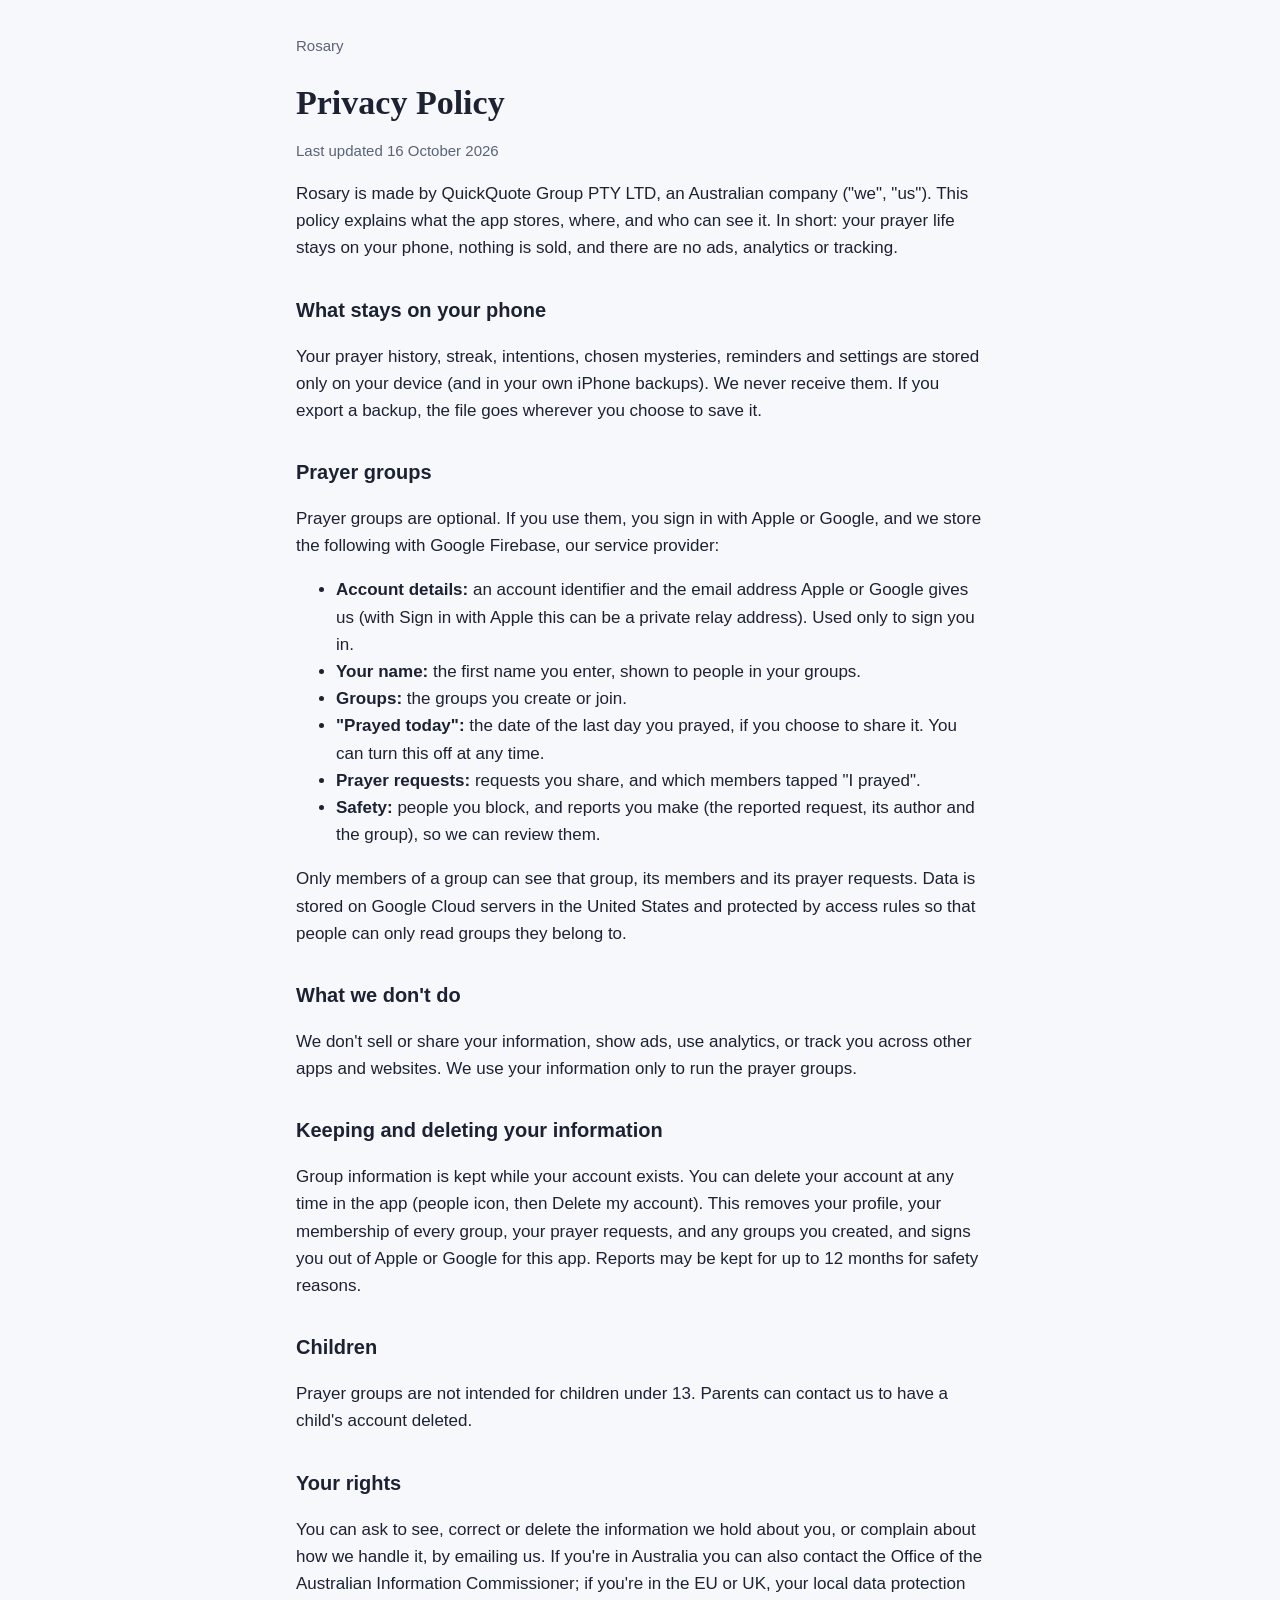
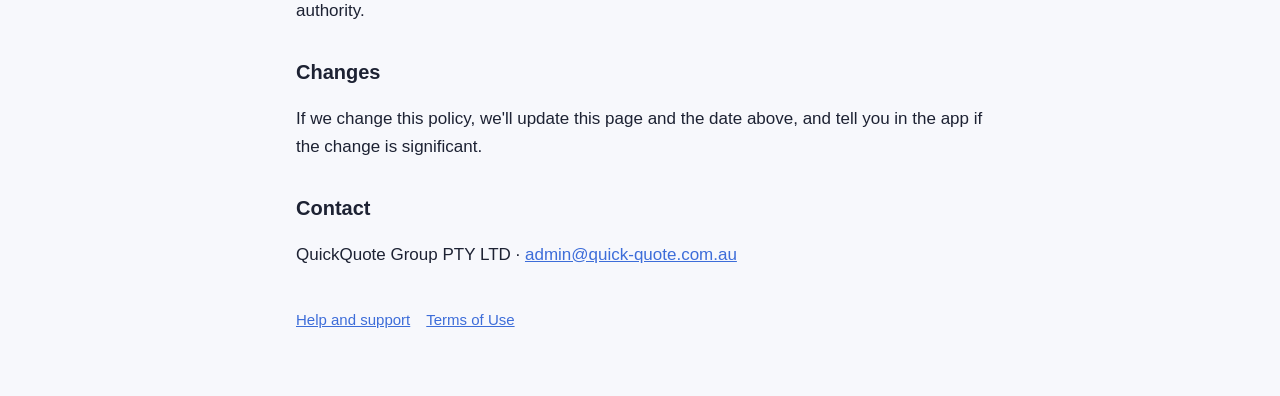
==== privacy.html @ 0404f62d "Rosary app website: privacy policy, terms of use and support Co-Authored-By: Claude Opus 5.5 <norepl" ====
<!doctype html>
<html lang="en">
<head>
<meta charset="utf-8">
<meta name="viewport" content="width=device-width, initial-scale=1">
<title>Privacy Policy · Rosary</title>
<link rel="stylesheet" href="style.css">
</head>
<body>
<main>
<header><a href="./">Rosary</a></header>
<h1>Privacy Policy</h1>
<p class="muted">Last updated 16 October 2026</p>

<p>Rosary is made by QuickQuote Group PTY LTD, an Australian company ("we", "us"). This policy explains what the app stores, where, and who can see it. In short: your prayer life stays on your phone, nothing is sold, and there are no ads, analytics or tracking.</p>

<h2>What stays on your phone</h2>
<p>Your prayer history, streak, intentions, chosen mysteries, reminders and settings are stored only on your device (and in your own iPhone backups). We never receive them. If you export a backup, the file goes wherever you choose to save it.</p>

<h2>Prayer groups</h2>
<p>Prayer groups are optional. If you use them, you sign in with Apple or Google, and we store the following with Google Firebase, our service provider:</p>
<ul>
<li><strong>Account details:</strong> an account identifier and the email address Apple or Google gives us (with Sign in with Apple this can be a private relay address). Used only to sign you in.</li>
<li><strong>Your name:</strong> the first name you enter, shown to people in your groups.</li>
<li><strong>Groups:</strong> the groups you create or join.</li>
<li><strong>"Prayed today":</strong> the date of the last day you prayed, if you choose to share it. You can turn this off at any time.</li>
<li><strong>Prayer requests:</strong> requests you share, and which members tapped "I prayed".</li>
<li><strong>Safety:</strong> people you block, and reports you make (the reported request, its author and the group), so we can review them.</li>
</ul>
<p>Only members of a group can see that group, its members and its prayer requests. Data is stored on Google Cloud servers in the United States and protected by access rules so that people can only read groups they belong to.</p>

<h2>What we don't do</h2>
<p>We don't sell or share your information, show ads, use analytics, or track you across other apps and websites. We use your information only to run the prayer groups.</p>

<h2>Keeping and deleting your information</h2>
<p>Group information is kept while your account exists. You can delete your account at any time in the app (people icon, then Delete my account). This removes your profile, your membership of every group, your prayer requests, and any groups you created, and signs you out of Apple or Google for this app. Reports may be kept for up to 12 months for safety reasons.</p>

<h2>Children</h2>
<p>Prayer groups are not intended for children under 13. Parents can contact us to have a child's account deleted.</p>

<h2>Your rights</h2>
<p>You can ask to see, correct or delete the information we hold about you, or complain about how we handle it, by emailing us. If you're in Australia you can also contact the Office of the Australian Information Commissioner; if you're in the EU or UK, your local data protection authority.</p>

<h2>Changes</h2>
<p>If we change this policy, we'll update this page and the date above, and tell you in the app if the change is significant.</p>

<h2>Contact</h2>
<p>QuickQuote Group PTY LTD · <a href="mailto:admin@quick-quote.com.au">admin@quick-quote.com.au</a></p>
<nav><a href="support">Help and support</a><a href="terms">Terms of Use</a></nav>
</main>
</body>
</html>
---- style.css ----
:root { --bg: #f7f8fc; --card: #ffffff; --text: #1d2233; --muted: #5c6378; --accent: #3d6dd9; --line: #e3e6ef; }
@media (prefers-color-scheme: dark) {
  :root { --bg: #10131c; --card: #181c28; --text: #e8ebf4; --muted: #a2a9bd; --accent: #7fa3f0; --line: #2a3042; }
}
* { box-sizing: border-box; }
body { margin: 0; background: var(--bg); color: var(--text); font: 17px/1.6 -apple-system, BlinkMacSystemFont, "Segoe UI", Roboto, sans-serif; }
main { max-width: 720px; margin: 0 auto; padding: 32px 16px 64px; }
header { margin-bottom: 24px; }
header a { color: var(--muted); text-decoration: none; font-size: 15px; }
h1 { font-family: "New York", Georgia, serif; font-size: 34px; line-height: 1.2; margin: 8px 0 4px; }
h2 { font-size: 20px; margin: 32px 0 8px; }
p, li { color: var(--text); }
.muted { color: var(--muted); font-size: 15px; }
a { color: var(--accent); }
section.card { background: var(--card); border: 1px solid var(--line); border-radius: 16px; padding: 4px 20px; margin: 16px 0; }
nav { display: flex; gap: 16px; flex-wrap: wrap; margin-top: 40px; font-size: 15px; }
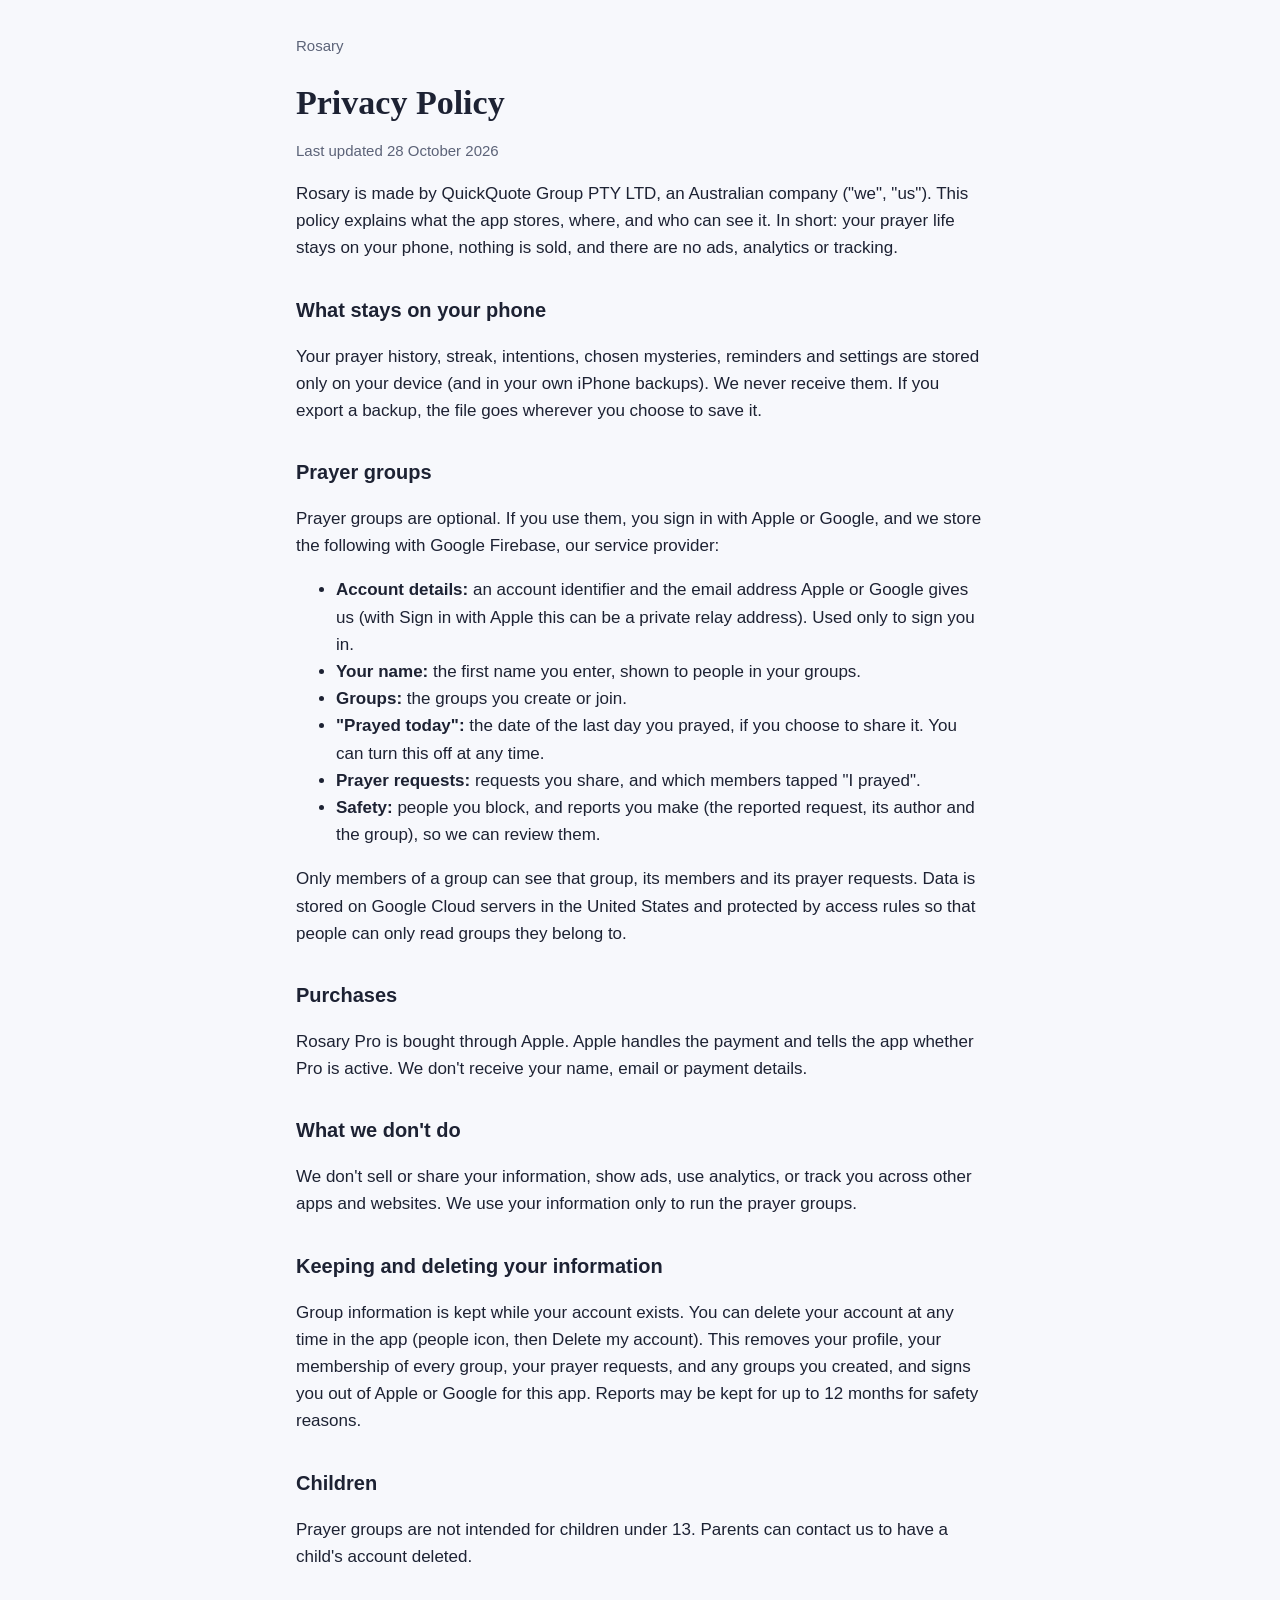
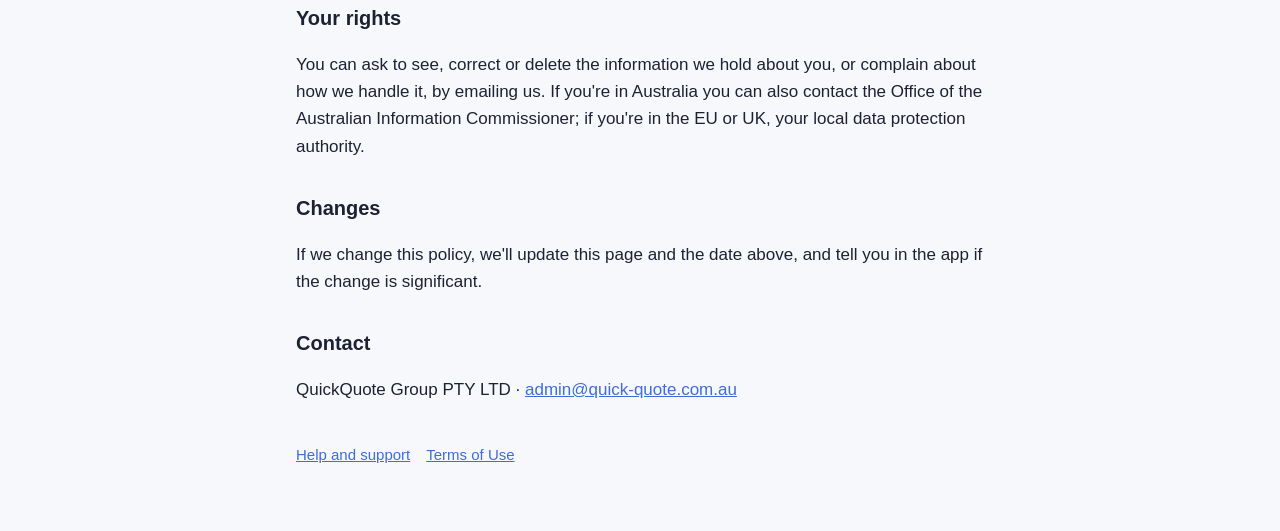
==== commit c5068e16: "Describe Pro on the terms, privacy and support pages" ====
--- a/privacy.html
+++ b/privacy.html
@@ -10,7 +10,7 @@
 <main>
 <header><a href="./">Rosary</a></header>
 <h1>Privacy Policy</h1>
-<p class="muted">Last updated 16 October 2026</p>
+<p class="muted">Last updated 28 October 2026</p>
 
 <p>Rosary is made by QuickQuote Group PTY LTD, an Australian company ("we", "us"). This policy explains what the app stores, where, and who can see it. In short: your prayer life stays on your phone, nothing is sold, and there are no ads, analytics or tracking.</p>
 
@@ -28,6 +28,9 @@
 <li><strong>Safety:</strong> people you block, and reports you make (the reported request, its author and the group), so we can review them.</li>
 </ul>
 <p>Only members of a group can see that group, its members and its prayer requests. Data is stored on Google Cloud servers in the United States and protected by access rules so that people can only read groups they belong to.</p>
+
+<h2>Purchases</h2>
+<p>Rosary Pro is bought through Apple. Apple handles the payment and tells the app whether Pro is active. We don't receive your name, email or payment details.</p>
 
 <h2>What we don't do</h2>
 <p>We don't sell or share your information, show ads, use analytics, or track you across other apps and websites. We use your information only to run the prayer groups.</p>
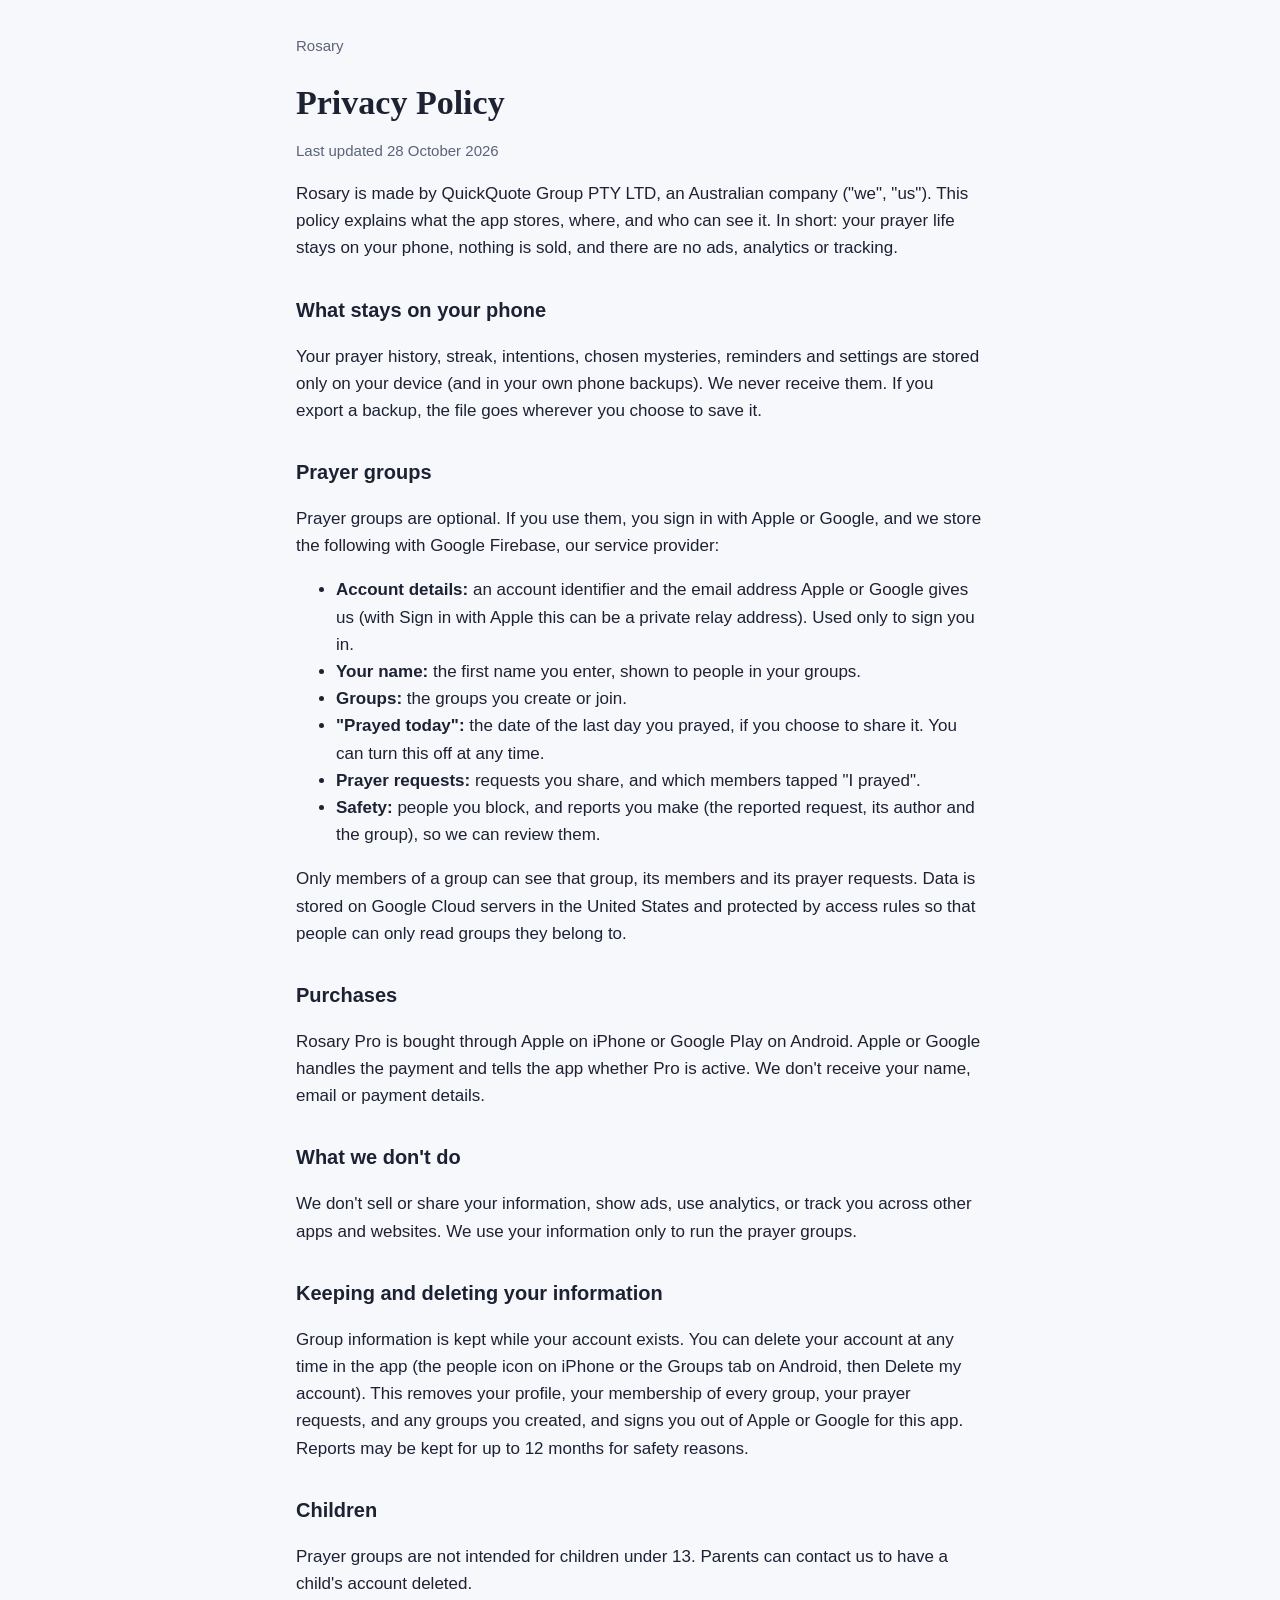
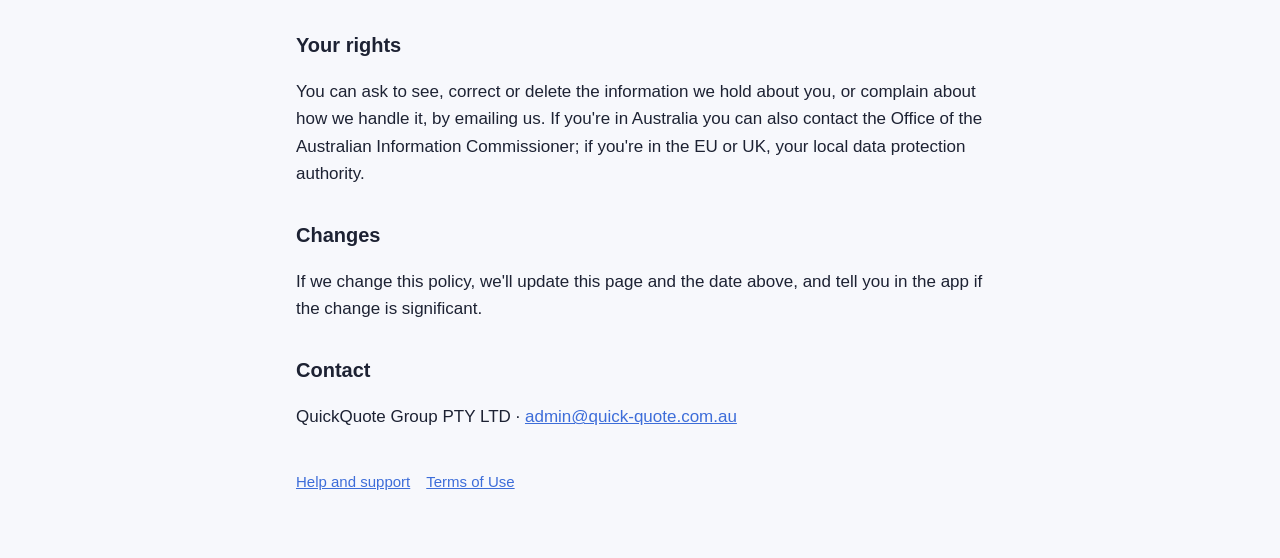
==== commit bb6022e5: "Google Play wording for Pro, terms and account deletion" ====
--- a/privacy.html
+++ b/privacy.html
@@ -15,7 +15,7 @@
 <p>Rosary is made by QuickQuote Group PTY LTD, an Australian company ("we", "us"). This policy explains what the app stores, where, and who can see it. In short: your prayer life stays on your phone, nothing is sold, and there are no ads, analytics or tracking.</p>
 
 <h2>What stays on your phone</h2>
-<p>Your prayer history, streak, intentions, chosen mysteries, reminders and settings are stored only on your device (and in your own iPhone backups). We never receive them. If you export a backup, the file goes wherever you choose to save it.</p>
+<p>Your prayer history, streak, intentions, chosen mysteries, reminders and settings are stored only on your device (and in your own phone backups). We never receive them. If you export a backup, the file goes wherever you choose to save it.</p>
 
 <h2>Prayer groups</h2>
 <p>Prayer groups are optional. If you use them, you sign in with Apple or Google, and we store the following with Google Firebase, our service provider:</p>
@@ -30,13 +30,13 @@
 <p>Only members of a group can see that group, its members and its prayer requests. Data is stored on Google Cloud servers in the United States and protected by access rules so that people can only read groups they belong to.</p>
 
 <h2>Purchases</h2>
-<p>Rosary Pro is bought through Apple. Apple handles the payment and tells the app whether Pro is active. We don't receive your name, email or payment details.</p>
+<p>Rosary Pro is bought through Apple on iPhone or Google Play on Android. Apple or Google handles the payment and tells the app whether Pro is active. We don't receive your name, email or payment details.</p>
 
 <h2>What we don't do</h2>
 <p>We don't sell or share your information, show ads, use analytics, or track you across other apps and websites. We use your information only to run the prayer groups.</p>
 
 <h2>Keeping and deleting your information</h2>
-<p>Group information is kept while your account exists. You can delete your account at any time in the app (people icon, then Delete my account). This removes your profile, your membership of every group, your prayer requests, and any groups you created, and signs you out of Apple or Google for this app. Reports may be kept for up to 12 months for safety reasons.</p>
+<p>Group information is kept while your account exists. You can delete your account at any time in the app (the people icon on iPhone or the Groups tab on Android, then Delete my account). This removes your profile, your membership of every group, your prayer requests, and any groups you created, and signs you out of Apple or Google for this app. Reports may be kept for up to 12 months for safety reasons.</p>
 
 <h2>Children</h2>
 <p>Prayer groups are not intended for children under 13. Parents can contact us to have a child's account deleted.</p>
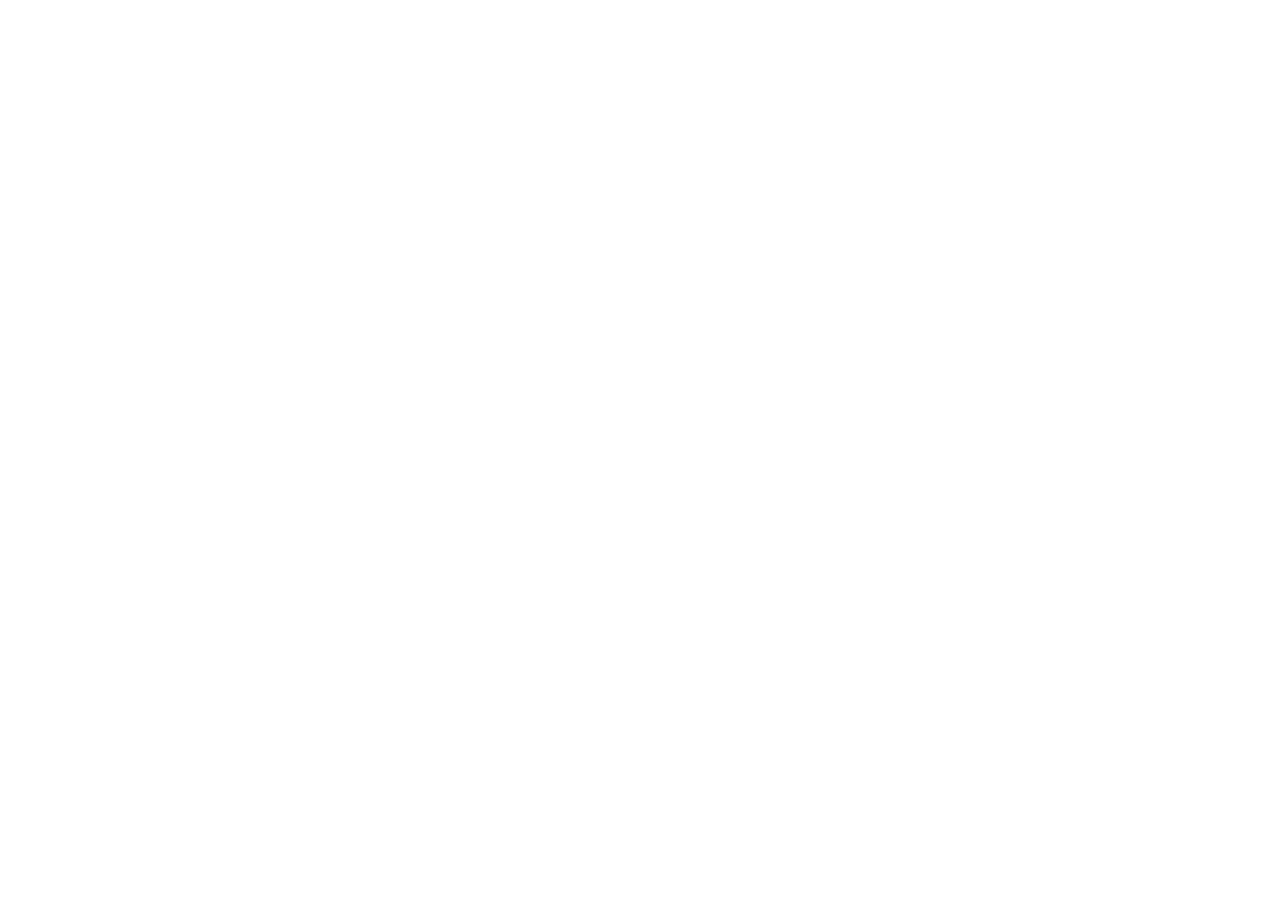
==== commit 9b2b4bee: "Move to quickquote-apps.web.app" ====
--- a/privacy.html
+++ b/privacy.html
@@ -1,55 +1 @@
-<!doctype html>
-<html lang="en">
-<head>
-<meta charset="utf-8">
-<meta name="viewport" content="width=device-width, initial-scale=1">
-<title>Privacy Policy · Rosary</title>
-<link rel="stylesheet" href="style.css">
-</head>
-<body>
-<main>
-<header><a href="./">Rosary</a></header>
-<h1>Privacy Policy</h1>
-<p class="muted">Last updated 28 October 2026</p>
-
-<p>Rosary is made by QuickQuote Group PTY LTD, an Australian company ("we", "us"). This policy explains what the app stores, where, and who can see it. In short: your prayer life stays on your phone, nothing is sold, and there are no ads, analytics or tracking.</p>
-
-<h2>What stays on your phone</h2>
-<p>Your prayer history, streak, intentions, chosen mysteries, reminders and settings are stored only on your device (and in your own phone backups). We never receive them. If you export a backup, the file goes wherever you choose to save it.</p>
-
-<h2>Prayer groups</h2>
-<p>Prayer groups are optional. If you use them, you sign in with Apple or Google, and we store the following with Google Firebase, our service provider:</p>
-<ul>
-<li><strong>Account details:</strong> an account identifier and the email address Apple or Google gives us (with Sign in with Apple this can be a private relay address). Used only to sign you in.</li>
-<li><strong>Your name:</strong> the first name you enter, shown to people in your groups.</li>
-<li><strong>Groups:</strong> the groups you create or join.</li>
-<li><strong>"Prayed today":</strong> the date of the last day you prayed, if you choose to share it. You can turn this off at any time.</li>
-<li><strong>Prayer requests:</strong> requests you share, and which members tapped "I prayed".</li>
-<li><strong>Safety:</strong> people you block, and reports you make (the reported request, its author and the group), so we can review them.</li>
-</ul>
-<p>Only members of a group can see that group, its members and its prayer requests. Data is stored on Google Cloud servers in the United States and protected by access rules so that people can only read groups they belong to.</p>
-
-<h2>Purchases</h2>
-<p>Rosary Pro is bought through Apple on iPhone or Google Play on Android. Apple or Google handles the payment and tells the app whether Pro is active. We don't receive your name, email or payment details.</p>
-
-<h2>What we don't do</h2>
-<p>We don't sell or share your information, show ads, use analytics, or track you across other apps and websites. We use your information only to run the prayer groups.</p>
-
-<h2>Keeping and deleting your information</h2>
-<p>Group information is kept while your account exists. You can delete your account at any time in the app (the people icon on iPhone or the Groups tab on Android, then Delete my account). This removes your profile, your membership of every group, your prayer requests, and any groups you created, and signs you out of Apple or Google for this app. Reports may be kept for up to 12 months for safety reasons.</p>
-
-<h2>Children</h2>
-<p>Prayer groups are not intended for children under 13. Parents can contact us to have a child's account deleted.</p>
-
-<h2>Your rights</h2>
-<p>You can ask to see, correct or delete the information we hold about you, or complain about how we handle it, by emailing us. If you're in Australia you can also contact the Office of the Australian Information Commissioner; if you're in the EU or UK, your local data protection authority.</p>
-
-<h2>Changes</h2>
-<p>If we change this policy, we'll update this page and the date above, and tell you in the app if the change is significant.</p>
-
-<h2>Contact</h2>
-<p>QuickQuote Group PTY LTD · <a href="mailto:admin@quick-quote.com.au">admin@quick-quote.com.au</a></p>
-<nav><a href="support">Help and support</a><a href="terms">Terms of Use</a></nav>
-</main>
-</body>
-</html>
+<!doctype html><html lang="en"><head><meta charset="utf-8"><title>Moved</title><meta http-equiv="refresh" content="0; url=https://quickquote-apps.web.app/rosary/privacy"><link rel="canonical" href="https://quickquote-apps.web.app/rosary/privacy"><script>location.replace("https://quickquote-apps.web.app/rosary/privacy")</script></head><body>This page has moved to <a href="https://quickquote-apps.web.app/rosary/privacy">https://quickquote-apps.web.app/rosary/privacy</a>.</body></html>
